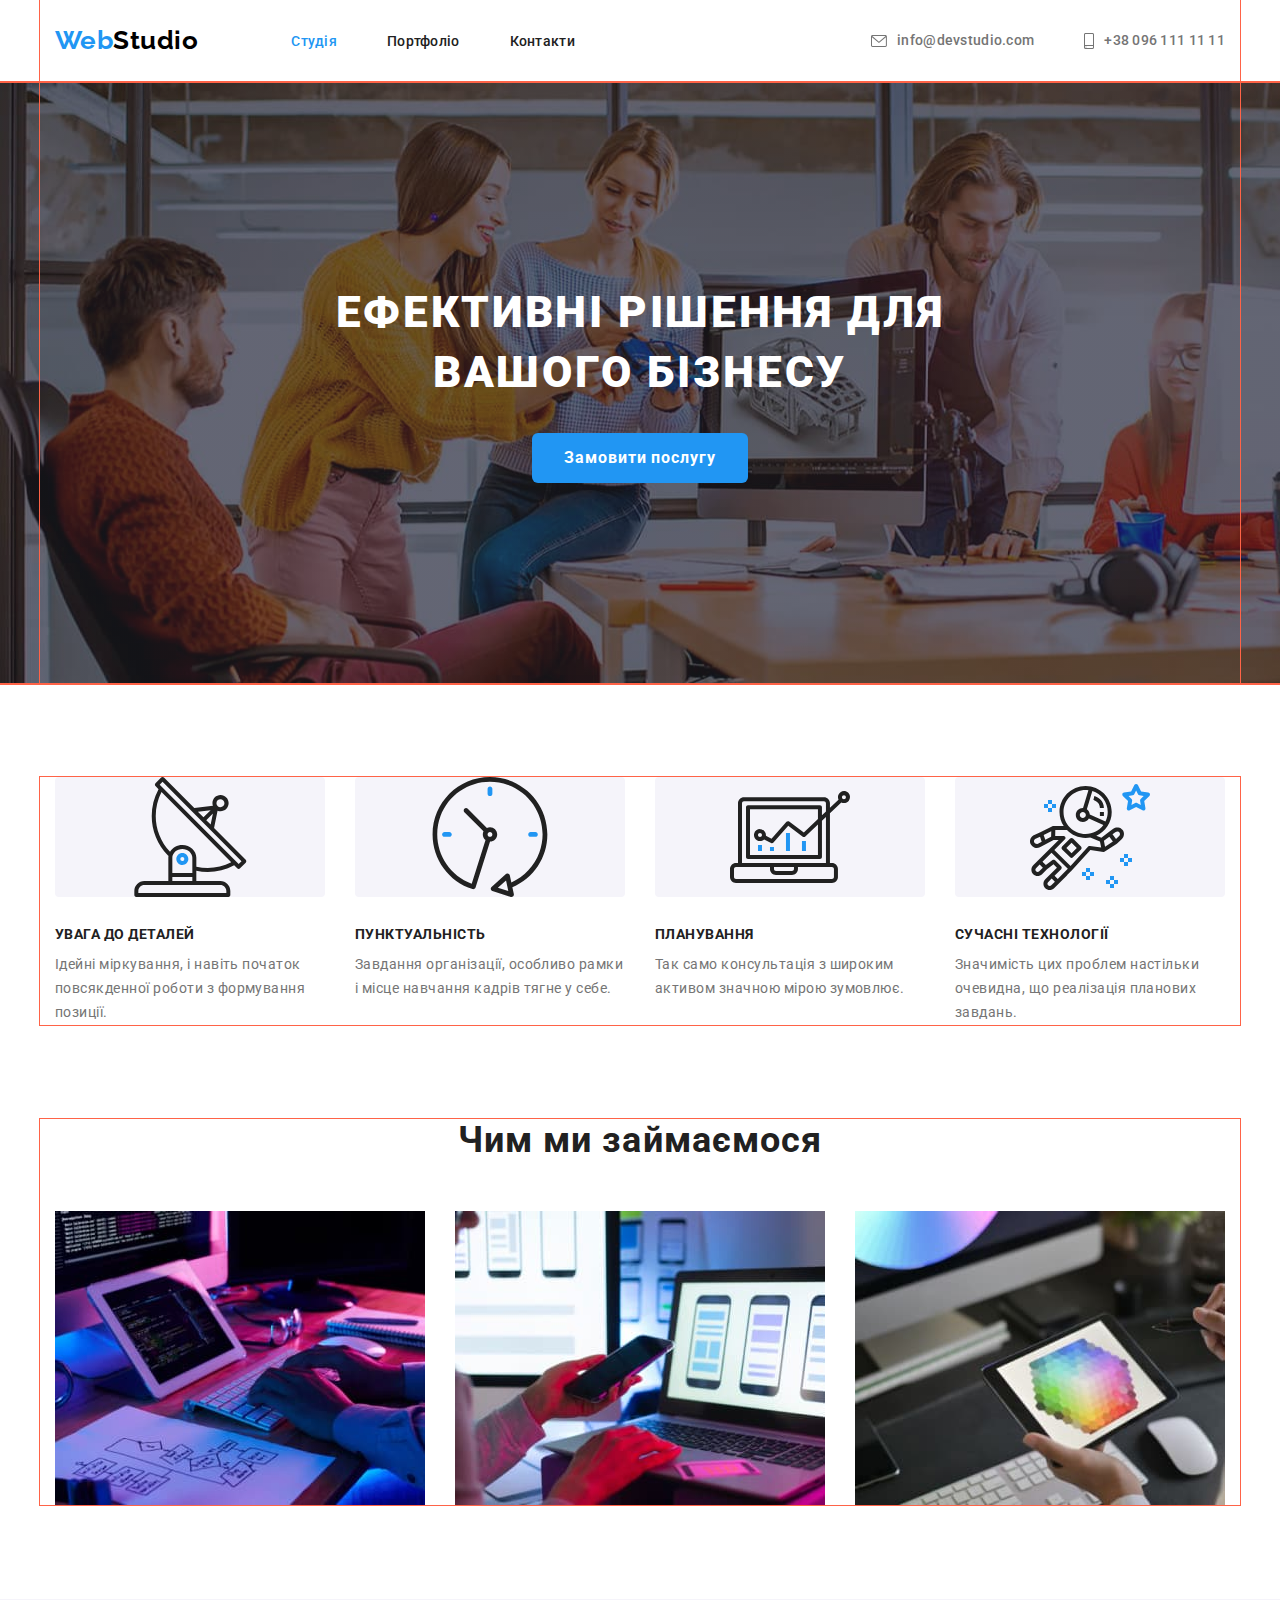
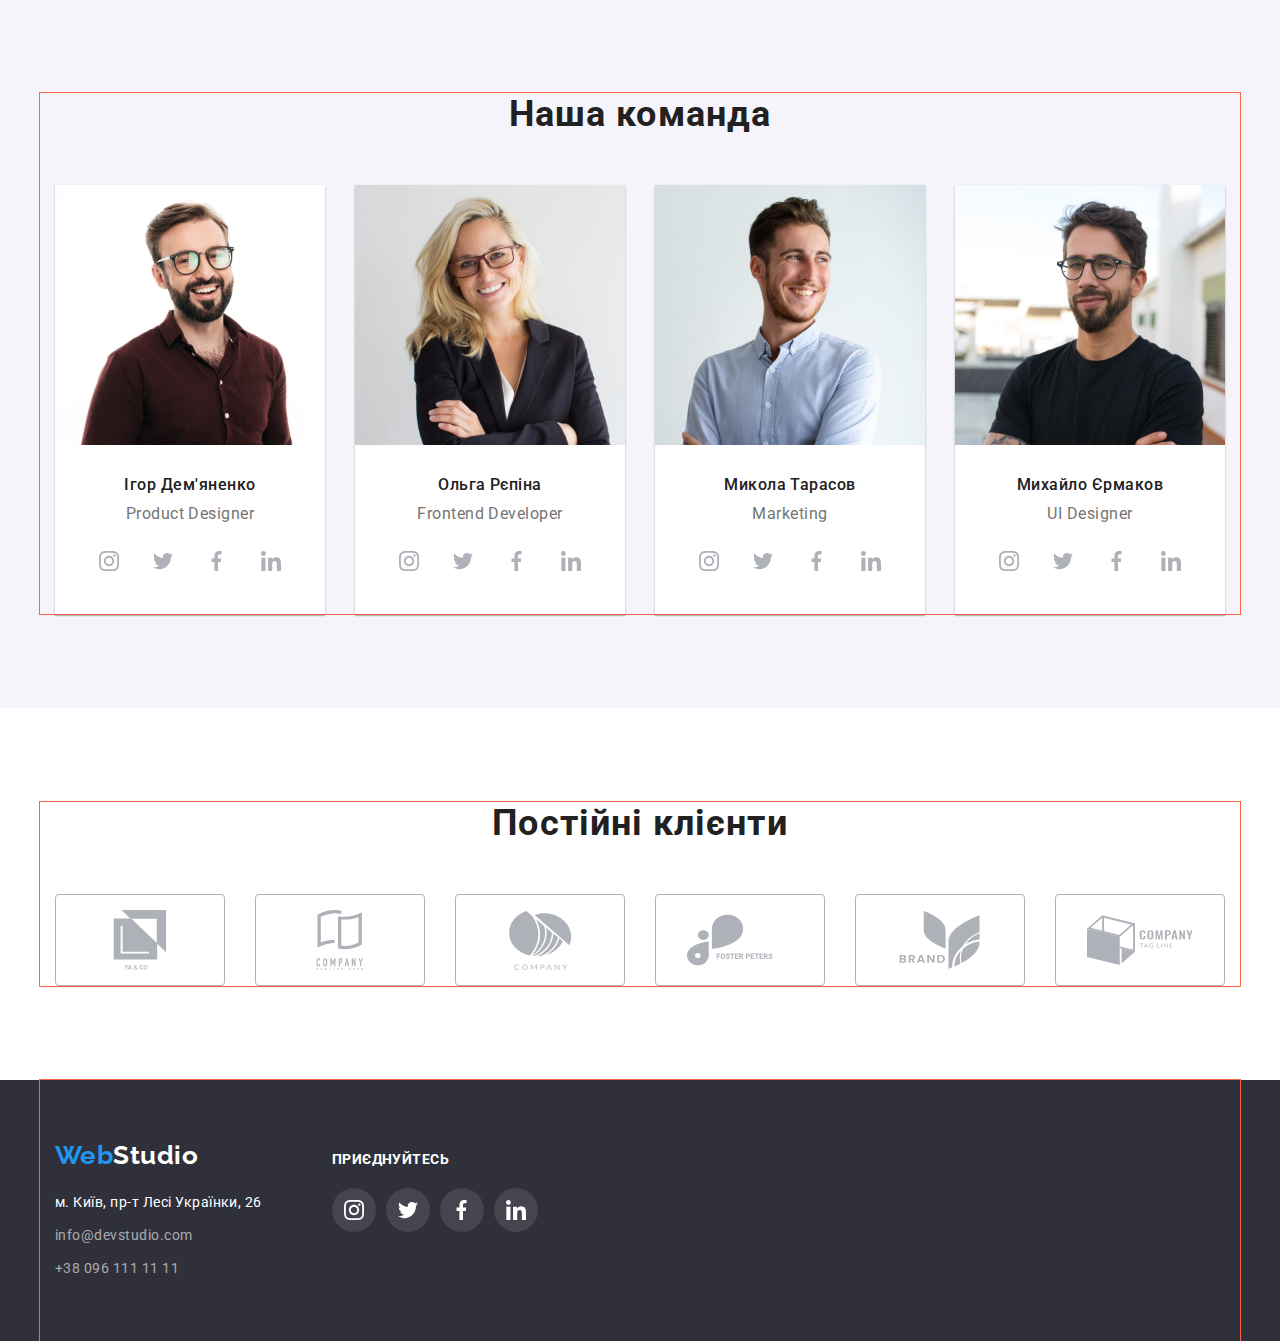
==== index.html @ 2aea5d76 "start-hw-5" ====
<!DOCTYPE html>
<html lang="en">
    <head>
        <meta charset="UTF-8" />
        <meta http-equiv="X-UA-Compatible" content="IE=edge" />
        <meta name="viewport" content="width=device-width, initial-scale=1.0" />
        <title>Studio</title>
        <link rel="preconnect" href="https://fonts.googleapis.com" />
        <link rel="preconnect" href="https://fonts.gstatic.com" crossorigin />
        <link
            href="https://fonts.googleapis.com/css2?family=Raleway:wght@700&family=Roboto:wght@400;500;700;900&display=swap"
            rel="stylesheet"
        />
        <link
            rel="stylesheet"
            href="https://cdnjs.cloudflare.com/ajax/libs/modern-normalize/1.0.0/modern-normalize.min.css"
        />
        <link rel="stylesheet" href="./css/styles.css" />
    </head>
    <body>
        <header class="page-header">
            <div class="container page-header-container">
                <nav class="main-nav">
                    <a href="./index.html" class="logo"
                        ><span class="accent">Web</span>Studio</a
                    >

                    <ul class="main-nav-list list">
                        <li class="main-nav-item">
                            <a
                                href="./index.html"
                                class="main-nav-link current link"
                                >Студія</a
                            >
                        </li>
                        <li class="main-nav-item">
                            <a
                                href="./portfolio.html"
                                class="main-nav-link link"
                                >Портфоліо</a
                            >
                        </li>
                        <li class="main-nav-item">
                            <a href="" class="main-nav-link link">Контакти</a>
                        </li>
                    </ul>
                </nav>

                <ul class="connection-list list">
                    <li class="connection-list-item">
                        <a href="" class="connection-list-link link">
                            <svg
                                class="connection-list-icon-mail"
                                width="16"
                                height="12"
                            >
                                <use
                                    href="./images/sprite.svg#icon-envelope"
                                ></use>
                            </svg>
                        </a>

                        <a
                            href="mailto:info@devstudio.com"
                            class="connection-list-link link"
                            >info@devstudio.com</a
                        >
                    </li>
                    <li class="connection-list-item">
                        <a href="" class="connection-list-link link">
                            <svg
                                class="connection-list-icon-phone"
                                width="10"
                                height="16"
                            >
                                <use
                                    href="./images/sprite.svg#icon-smartphone"
                                ></use>
                            </svg>
                        </a>
                        <a
                            href="tel:+380961111111"
                            class="connection-list-link link"
                            >+38 096 111 11 11</a
                        >
                    </li>
                </ul>
            </div>
        </header>
        <main>
            <section class="hero-section hero-background">
                <div class="container hero-section-container">
                    <h1 class="hero-title">
                        Ефективні рішення для вашого бізнесу
                    </h1>

                    <button type="button" class="hero-button">
                        Замовити послугу
                    </button>
                </div>
            </section>

            <section class="benefits-section section">
                <div class="container">
                    <h2 class="benefits-title visually-hidden">
                        Наші переваги
                    </h2>

                    <ul class="benefits-list-theme list">
                        <li class="benefits-list-item">
                            <svg
                                class="benefits-list-icon"
                                width="70"
                                height="70"
                            >
                                <use
                                    href="./images/sprite.svg#icon-Group-2"
                                ></use>
                            </svg>

                            <h3 class="benefits-item-title">
                                УВАГА ДО ДЕТАЛЕЙ
                            </h3>
                            <p class="benefits-item-description">
                                Ідейні міркування, і навіть початок повсякденної
                                роботи з формування позиції.
                            </p>
                        </li>
                        <li class="benefits-list-item">
                            <svg
                                class="benefits-list-icon"
                                width="70"
                                height="70"
                            >
                                <use
                                    href="./images/sprite.svg#icon-clock-1"
                                ></use>
                            </svg>

                            <h3 class="benefits-item-title">ПУНКТУАЛЬНІСТЬ</h3>
                            <p class="benefits-item-description">
                                Завдання організації, особливо рамки і місце
                                навчання кадрів тягне у себе.
                            </p>
                        </li>
                        <li class="benefits-list-item">
                            <svg
                                class="benefits-list-icon"
                                width="70"
                                height="70"
                            >
                                <use
                                    href="./images/sprite.svg#icon-diagram-1"
                                ></use>
                            </svg>

                            <h3 class="benefits-item-title">ПЛАНУВАННЯ</h3>
                            <p class="benefits-item-description">
                                Так само консультація з широким активом значною
                                мірою зумовлює.
                            </p>
                        </li>
                        <li class="benefits-list-item">
                            <svg
                                class="benefits-list-icon"
                                width="70"
                                height="70"
                            >
                                <use
                                    href="./images/sprite.svg#icon-astronaut-1"
                                ></use>
                            </svg>

                            <h3 class="benefits-item-title">
                                СУЧАСНІ ТЕХНОЛОГІЇ
                            </h3>
                            <p class="benefits-item-description">
                                Значимість цих проблем настільки очевидна, що
                                реалізація планових завдань.
                            </p>
                        </li>
                    </ul>
                </div>
            </section>

            <section class="examples-section section">
                <div class="container">
                    <h2 class="examples-title title list">Чим ми займаємося</h2>
                    <ul class="examples-list list">
                        <li class="examples-item">
                            <img
                                src="./images/programmings.jpg"
                                alt="пишемо програми для комп'ютерів"
                                width="370"
                            />
                        </li>
                        <li class="examples-item">
                            <img
                                src="./images/apps.jpg"
                                alt="створюємо мобільні додатки"
                                width="370"
                            />
                        </li>
                        <li class="examples-item">
                            <img
                                src="./images/settings.jpg"
                                alt="тонкі налаштування обладнання"
                                width="370"
                            />
                        </li>
                    </ul>
                </div>
            </section>

            <section class="team-section section">
                <div class="container">
                    <h2 class="team-title title">Наша команда</h2>
                    <ul class="team-list">
                        <li class="team-item list">
                            <img
                                class="team-card"
                                src="./images/igor.jpg"
                                alt="чоловік у коричневій сорочці"
                                width="270"
                            />
                            <div class="team-item-wrapper">
                                <h3 class="team-item-title title-name-team">
                                    Ігор Дем'яненко
                                </h3>
                                <p class="team-description">Product Designer</p>
                                <ul class="social-list">
                                    <li class="social-list-item list">
                                        <a
                                            href=""
                                            class="social-list-link link"
                                        >
                                            <svg
                                                class="social-list-icon"
                                                width="20"
                                                height="20"
                                            >
                                                <use
                                                    href="./images/sprite.svg#icon-instagram"
                                                ></use>
                                            </svg>
                                        </a>
                                    </li>
                                    <li class="social-list-item list">
                                        <a
                                            href=""
                                            class="social-list-link link"
                                        >
                                            <svg
                                                class="social-list-icon"
                                                width="20"
                                                height="20"
                                            >
                                                <use
                                                    href="./images/sprite.svg#icon-twitter"
                                                ></use>
                                            </svg>
                                        </a>
                                    </li>
                                    <li class="social-list-item list">
                                        <a href="" class="social-list-link">
                                            <svg
                                                class="social-list-icon"
                                                width="20"
                                                height="20"
                                            >
                                                <use
                                                    href="./images/sprite.svg#icon-facebook"
                                                ></use>
                                            </svg>
                                        </a>
                                    </li>
                                    <li class="social-list-item list">
                                        <a
                                            href=""
                                            class="social-list-link link"
                                        >
                                            <svg
                                                class="social-list-icon"
                                                width="20"
                                                height="20"
                                            >
                                                <use
                                                    href="./images/sprite.svg#icon-linkedin"
                                                ></use>
                                            </svg>
                                        </a>
                                    </li>
                                </ul>
                            </div>
                        </li>

                        <li class="team-item list">
                            <img
                                class="team-card"
                                src="./images/olga.jpg"
                                alt="блондинка в чорному піджаку"
                                width="270"
                            />
                            <div class="team-item-wrapper">
                                <h3 class="team-item-title title-name-team">
                                    Ольга Рєпіна
                                </h3>
                                <p class="team-description">
                                    Frontend Developer
                                </p>
                                <ul class="social-list">
                                    <li class="social-list-item list">
                                        <a
                                            href=""
                                            class="social-list-link link"
                                        >
                                            <svg
                                                class="social-list-icon"
                                                width="20"
                                                height="20"
                                            >
                                                <use
                                                    href="./images/sprite.svg#icon-instagram"
                                                ></use>
                                            </svg>
                                        </a>
                                    </li>
                                    <li class="social-list-item list">
                                        <a
                                            href=""
                                            class="social-list-link link"
                                        >
                                            <svg
                                                class="social-list-icon"
                                                width="20"
                                                height="20"
                                            >
                                                <use
                                                    href="./images/sprite.svg#icon-twitter"
                                                ></use>
                                            </svg>
                                        </a>
                                    </li>
                                    <li class="social-list-item list">
                                        <a href="" class="social-list-link">
                                            <svg
                                                class="social-list-icon"
                                                width="20"
                                                height="20"
                                            >
                                                <use
                                                    href="./images/sprite.svg#icon-facebook"
                                                ></use>
                                            </svg>
                                        </a>
                                    </li>
                                    <li class="social-list-item list">
                                        <a
                                            href=""
                                            class="social-list-link link"
                                        >
                                            <svg
                                                class="social-list-icon"
                                                width="20"
                                                height="20"
                                            >
                                                <use
                                                    href="./images/sprite.svg#icon-linkedin"
                                                ></use>
                                            </svg>
                                        </a>
                                    </li>
                                </ul>
                            </div>
                        </li>

                        <li class="team-item list">
                            <img
                                class="team-card"
                                src="./images/nikolay.jpg"
                                alt="чоловік у блакитній сорочці"
                                width="270"
                            />
                            <div class="team-item-wrapper">
                                <h3 class="team-item-title title-name-team">
                                    Микола Тарасов
                                </h3>
                                <p class="team-description">Marketing</p>
                                <ul class="social-list">
                                    <li class="social-list-item list">
                                        <a
                                            href=""
                                            class="social-list-link link"
                                        >
                                            <svg
                                                class="social-list-icon"
                                                width="20"
                                                height="20"
                                            >
                                                <use
                                                    href="./images/sprite.svg#icon-instagram"
                                                ></use>
                                            </svg>
                                        </a>
                                    </li>
                                    <li class="social-list-item list">
                                        <a
                                            href=""
                                            class="social-list-link link"
                                        >
                                            <svg
                                                class="social-list-icon"
                                                width="20"
                                                height="20"
                                            >
                                                <use
                                                    href="./images/sprite.svg#icon-twitter"
                                                ></use>
                                            </svg>
                                        </a>
                                    </li>
                                    <li class="social-list-item list">
                                        <a href="" class="social-list-link">
                                            <svg
                                                class="social-list-icon"
                                                width="20"
                                                height="20"
                                            >
                                                <use
                                                    href="./images/sprite.svg#icon-facebook"
                                                ></use>
                                            </svg>
                                        </a>
                                    </li>
                                    <li class="social-list-item list">
                                        <a
                                            href=""
                                            class="social-list-link link"
                                        >
                                            <svg
                                                class="social-list-icon"
                                                width="20"
                                                height="20"
                                            >
                                                <use
                                                    href="./images/sprite.svg#icon-linkedin"
                                                ></use>
                                            </svg>
                                        </a>
                                    </li>
                                </ul>
                            </div>
                        </li>
                        <li class="team-item list">
                            <img
                                class="team-card"
                                src="./images/michael.jpg"
                                alt="чоловік у чорній футболці"
                                width="270"
                            />
                            <div class="team-item-wrapper">
                                <h3 class="team-item-title title-name-team">
                                    Михайло Єрмаков
                                </h3>
                                <p class="team-description">UI Designer</p>
                                <ul class="social-list">
                                    <li class="social-list-item list">
                                        <a
                                            href=""
                                            class="social-list-link link"
                                        >
                                            <svg
                                                class="social-list-icon"
                                                width="20"
                                                height="20"
                                            >
                                                <use
                                                    href="./images/sprite.svg#icon-instagram"
                                                ></use>
                                            </svg>
                                        </a>
                                    </li>
                                    <li class="social-list-item list">
                                        <a
                                            href=""
                                            class="social-list-link link"
                                        >
                                            <svg
                                                class="social-list-icon"
                                                width="20"
                                                height="20"
                                            >
                                                <use
                                                    href="./images/sprite.svg#icon-twitter"
                                                ></use>
                                            </svg>
                                        </a>
                                    </li>
                                    <li class="social-list-item list">
                                        <a href="" class="social-list-link">
                                            <svg
                                                class="social-list-icon"
                                                width="20"
                                                height="20"
                                            >
                                                <use
                                                    href="./images/sprite.svg#icon-facebook"
                                                ></use>
                                            </svg>
                                        </a>
                                    </li>
                                    <li class="social-list-item list">
                                        <a
                                            href=""
                                            class="social-list-link link"
                                        >
                                            <svg
                                                class="social-list-icon"
                                                width="20"
                                                height="20"
                                            >
                                                <use
                                                    href="./images/sprite.svg#icon-linkedin"
                                                ></use>
                                            </svg>
                                        </a>
                                    </li>
                                </ul>
                            </div>
                        </li>
                    </ul>
                </div>
            </section>

            <section class="our-clients-section section">
                <div class="container">
                    <h2 class="our-clients-section-title title">
                        Постійні клієнти
                    </h2>
                    <ul class="our-clients-section-list">
                        <li class="our-clients-item list">
                            <a
                                href=""
                                class="our-clients-section-list-link link"
                            >
                                <svg
                                    class="our-clients-section-icon"
                                    width="106"
                                    height="60"
                                >
                                    <use
                                        href="./images/sprite.svg#icon-yaco"
                                    ></use>
                                </svg>
                            </a>
                        </li>
                        <li class="our-clients-item list">
                            <a
                                href=""
                                class="our-clients-section-list-link link"
                            >
                                <svg
                                    class="our-clients-section-icon"
                                    width="106"
                                    height="60"
                                >
                                    <use
                                        href="./images/sprite.svg#icon-group"
                                    ></use>
                                </svg>
                            </a>
                        </li>
                        <li class="our-clients-item list">
                            <a
                                href=""
                                class="our-clients-section-list-link link"
                            >
                                <svg
                                    class="our-clients-section-icon"
                                    width="106"
                                    height="60"
                                >
                                    <use
                                        href="./images/sprite.svg#icon-company"
                                    ></use>
                                </svg>
                            </a>
                        </li>
                        <li class="our-clients-item list">
                            <a
                                href=""
                                class="our-clients-section-list-link link"
                            >
                                <svg
                                    class="our-clients-section-icon"
                                    width="106"
                                    height="60"
                                >
                                    <use
                                        href="./images/sprite.svg#icon-foster"
                                    ></use>
                                </svg>
                            </a>
                        </li>
                        <li class="our-clients-item list">
                            <a
                                href=""
                                class="our-clients-section-list-link link"
                            >
                                <svg
                                    class="our-clients-section-icon"
                                    width="106"
                                    height="60"
                                >
                                    <use
                                        href="./images/sprite.svg#icon-brand"
                                    ></use>
                                </svg>
                            </a>
                        </li>
                        <li class="our-clients-item list">
                            <a
                                href=""
                                class="our-clients-section-list-link link"
                            >
                                <svg
                                    class="our-clients-section-icon"
                                    width="106"
                                    height="60"
                                >
                                    <use
                                        href="./images/sprite.svg#icon-tag-line"
                                    ></use>
                                </svg>
                            </a>
                        </li>
                    </ul>
                </div>
            </section>
        </main>

        <footer class="footer">
            <div class="container foot-list">
                <ul class="foot-footer-list list">
                    <li>
                        <a href="./index.html" class="logo-footer"
                            ><span class="accent">Web</span>Studio</a
                        >

                        <address>
                            <ul class="connect-list list">
                                <li class="item">
                                    <a
                                        href="https://www.google.com.ua/maps/place/бул.+Леси+Украинки,+26,+Киев"
                                        target="_blank"
                                        rel="noopener noreferrer"
                                        class="address"
                                        >м. Київ, пр-т Лесі Українки, 26</a
                                    >
                                </li>
                                <li class="item">
                                    <a
                                        href="mailto:info@devstudio.com"
                                        class="link"
                                        >info@devstudio.com</a
                                    >
                                </li>
                                <li class="item">
                                    <a href="tel:+380961111111" class="link"
                                        >+38 096 111 11 11</a
                                    >
                                </li>
                            </ul>
                        </address>
                    </li>
                    <li>
                        <div class="social-list-footer-total">
                            <h2 class="social-list-footer-total-title">
                                Приєднуйтесь
                            </h2>
                            <ul class="social-list-footer">
                                <li class="social-list-item-footer list">
                                    <a
                                        href=""
                                        class="social-list-link-footer link"
                                    >
                                        <svg
                                            class="social-list-icon-footer"
                                            width="20"
                                            height="20"
                                        >
                                            <use
                                                href="./images/sprite.svg#icon-instagram"
                                            ></use>
                                        </svg>
                                    </a>
                                </li>
                                <li class="social-list-item-footer list">
                                    <a
                                        href=""
                                        class="social-list-link-footer link"
                                    >
                                        <svg
                                            class="social-list-icon-footer"
                                            width="20"
                                            height="20"
                                        >
                                            <use
                                                href="./images/sprite.svg#icon-twitter"
                                            ></use>
                                        </svg>
                                    </a>
                                </li>
                                <li class="social-list-item-footer list">
                                    <a href="" class="social-list-link-footer">
                                        <svg
                                            class="social-list-icon-footer"
                                            width="20"
                                            height="20"
                                        >
                                            <use
                                                href="./images/sprite.svg#icon-facebook"
                                            ></use>
                                        </svg>
                                    </a>
                                </li>
                                <li class="social-list-item-footer list">
                                    <a
                                        href=""
                                        class="social-list-link-footer link"
                                    >
                                        <svg
                                            class="social-list-icon-footer"
                                            width="20"
                                            height="20"
                                        >
                                            <use
                                                href="./images/sprite.svg#icon-linkedin"
                                            ></use>
                                        </svg>
                                    </a>
                                </li>
                            </ul>
                        </div>
                    </li>
                </ul>
            </div>
        </footer>
    </body>
</html>
---- css/styles.css ----
/* цвет  вторичного текста (заголовки) #212121 */
/* цвет основного текста(которого больше) #757575*/
/* цвет хедер  #FFFFFF*/
/* цвет основного background: #f5f5f5*/
/* цвет футера и основной шапки #2F303A*/
/* цвет background наша команда #F5F4FA*/
/* акцент #2196F3 */
/* CSS-переменные */

:root {
    --primary-text-color: #757575;
    --primary-bg-color: #f5f5f5;
    --title-text-color: #212121;
    --header-color: #ffffff;
    --accent-color: #2196f3;
    --footer-color: #2f303a;
    --primary-font: Roboto, sans-serif;
    --font-accent: Raleway, sans-serif;
}

/*==== основные параметры body ====*/

body {
    margin: 0;
    color: var(--primary-text-color);
    font-family: var(--primary-font);
    letter-spacing: 0.03em;
}

.list {
    list-style: none;
}

.link {
    text-decoration: none;
}

.visually-hidden {
    position: absolute;
    width: 1px;
    height: 1px;
    margin: -1px;
    border: 0;
    padding: 0;
    white-space: nowrap;
    clip-path: inset(100%);
    clip: rect(0 0 0 0);
    overflow: hidden;
}

h1,
h2,
h3,
h4,
h5,
h6,
p {
    margin-top: 0;
    margin-bottom: 0;
}

ul,
ol {
    margin-top: 0;
    margin-bottom: 0;
    padding-left: 0;
}

img {
    display: block;
}

button {
    cursor: pointer;
}

.section {
    padding-top: 94px;
    padding-bottom: 94px;
}

.title {
    font-family: var(--primary-font);
    font-style: normal;
    font-weight: 700;
    font-size: 36px;
    line-height: 1.17;
    text-align: center;
    letter-spacing: 0.03em;

    color: var(--title-text-color);
}

.title-name-team {
    font-family: var(--primary-font);
    font-style: normal;
    font-weight: 500;
    font-size: 16px;
    line-height: 1.19;

    text-align: center;
    letter-spacing: 0.03em;

    color: var(--title-text-color);
}

.title-works-total {
    font-family: var(--primary-font);
    font-style: normal;
    font-weight: 700;
    font-size: 18px;
    line-height: 2;
    letter-spacing: 0.06em;

    color: var(--title-text-color);
}

.container {
    width: 1200px;
    margin-right: auto;
    margin-left: auto;
    padding-left: 15px;
    padding-right: 15px;
    outline: 1px solid tomato;
}

.page-header {
    background-color: var(--header-color);

    border-bottom-width: 1px;
    border-bottom-style: solid;
    border-bottom-color: #ececec;
}

.page-header-container {
    display: flex;
    align-items: center;
}

/*======== выделение лого =========*/

.logo {
    display: flex;
    align-items: center;
    padding-top: 24px;
    padding-bottom: 25px;

    color: #000000;
    font-family: var(--font-accent);
    font-weight: 700;
    font-size: 26px;
    line-height: 1.19;
    text-decoration: none;
}

.logo:hover,
.logo:focus,
.logo-footer:hover,
.logo-footer:focus {
    color: var(--accent-color);
}

.accent {
    color: var(--accent-color);
}

/*========= /навигация по сайту /========*/

.main-nav {
    display: flex;
    align-items: center;
    column-gap: 93px;
}

.main-nav-list {
    display: flex;
    padding-top: 32px;
    padding-bottom: 32px;
    align-items: center;
    column-gap: 50px;
}

.main-nav .link {
    padding-top: 34px;
    padding-bottom: 34px;

    color: var(--title-text-color);
    font-weight: 500;
    font-size: 14px;
    line-height: 1.14;
    letter-spacing: 0.02em;
    text-decoration: none;
}

.main-nav-link:hover,
.main-nav-link:focus {
    color: var(--accent-color);
}

.main-nav-link.current {
    color: var(--accent-color);
}

/*======== связь с компанией ========*/

.connection-list {
    display: flex;
    margin-left: auto;
    column-gap: 50px;
}

.connection-list-item {
    display: flex;
    justify-content: center;
    align-items: center;
    column-gap: 10px;
}

.connection-list-link {
    display: flex;
    justify-content: center;
    align-items: center;
    padding-top: 32px;
    padding-bottom: 32px;
    color: var(--primary-text-color);
    font-weight: 500;
    font-size: 14px;
    line-height: 1.14;
    letter-spacing: 0.02em;
    text-decoration: none;
}

.connection-list-link:hover,
.connection-list-icon-mail:hover,
.connection-list-link:focus,
.connection-list-icon-mail:focus,
.connect-list .address:hover,
.connect-list .address:focus,
.connect-list .link:hover,
.connect-list .link:focus {
    color: var(--accent-color);
}

.connection-list-link:hover .connection-list-icon-mail,
.connection-list-link:focus .connection-list-icon-mail,
.connection-list-link:hover .connection-list-icon-phone,
.connection-list-link:focus .connection-list-icon-phone {
    fill: var(--accent-color);
}

.connection-list-icon-mail {
    fill: #757575;
}

.connection-list-icon-phone {
    fill: #757575;
}

/*========= hero ===========*/

.hero-section {
    text-align: center;
    /* background-color: var(--footer-color); */
    outline: 2px solid tomato;
}

.hero-background {
    background-size: cover;
    background-color: #c4c4c4;
    background-image: linear-gradient(
            rgba(47, 48, 58, 0.4),
            rgba(47, 48, 58, 0.4)
        ),
        url("../images/hero-photo.jpg");
}

.hero-section-container {
    padding-bottom: 200px;
    padding-top: 200px;
}

.hero-title {
    /* геометрия */
    width: 610px;
    margin-bottom: 30px;
    margin-left: auto;
    margin-right: auto;

    color: var(--header-color);
    /* background-color: var(--footer-color); */

    font-weight: 900;
    font-size: 44px;
    line-height: 1.36;
    letter-spacing: 0.06em;
    text-transform: uppercase;

    /* динамика */
}

/*========= hero button ==========*/

.hero-button {
    align-self: center;
    min-width: 216px;
    padding: 10px 32px;
    border: none;
    border-radius: 6px;

    color: var(--header-color);
    background-color: var(--accent-color);
    font-family: var(--primary-font);
    font-weight: 700;
    font-size: 16px;
    line-height: 1.88;
    letter-spacing: 0.06em;
}

.button-list {
    display: flex;
    justify-content: center;
    column-gap: 8px;
    margin-bottom: 50px;
}

.button-list .button-secondary {
    min-width: 78px;
    border: none;
    border-radius: 4px;
    padding: 6px 22px;

    background-color: #f5f4fa;
    color: var(--title-text-color);

    font-weight: 500;
    font-size: 16px;
    line-height: 1.62;
}

.button-secondary:hover,
.button-secondary:focus {
    color: var(--header-color);
    box-shadow: 0px 3px 1px rgba(0, 0, 0, 0.1), 0px 1px 2px rgba(0, 0, 0, 0.08),
        0px 2px 2px rgba(0, 0, 0, 0.12);
    background-color: var(--accent-color);
}

/*======== section =============*/

.section-title {
    margin-top: 0;
    margin-bottom: 50px;

    color: var(--title-text-color);
    font-weight: 700;
    font-size: 36px;
    line-height: 1.17;
    text-align: center;
}

/*========== benefits ============*/

.benefits-section {
    background-color: var(--header-color);
    padding-bottom: 47px;
}

.benefits-list-icon {
    display: flex;
    justify-content: center;
    align-items: center;
    width: 270px;
    height: 120px;
    margin-bottom: 30px;
    border-radius: 4px;
    background-color: #f5f4fa;
    fill: var(--title-text-color);
}

.benefits-list-theme {
    display: flex;
    justify-content: center;
    column-gap: 30px;
}

.benefits-list-item {
    width: calc((100% - 90px) / 4);
}

.benefits-item-title {
    /* margin-top: 0; */
    margin-bottom: 10px;
    color: var(--title-text-color);

    font-weight: 700;
    font-size: 14px;
    line-height: 1.14;
    text-transform: uppercase;
}

.benefits-item-description {
    margin-top: 0;
    margin-bottom: 0;
    font-size: 14px;
    line-height: 1.71;
}

/*======== examples ===========*/

.examples-section {
    padding-top: 47px;
}

.examples-title {
    margin-bottom: 50px;
}

.examples-list {
    display: flex;
    flex-wrap: wrap;
    column-gap: 30px;
}

.examples-item {
    margin-left: auto;
    margin-right: auto;
}

.examples-item {
    width: calc((100% - 60px) / 3);
}

/*====== our team ========*/

.team-section {
    background-color: #f5f4fa;
}

.team-title {
    text-align: center;
    margin-bottom: 50px;
}

.team-list {
    display: flex;
    flex-wrap: wrap;
    column-gap: 30px;
}

.team-item {
    background-color: var(--header-color);
    box-shadow: 0px 1px 3px rgba(0, 0, 0, 0.12), 0px 1px 1px rgba(0, 0, 0, 0.14),
        0px 2px 1px rgba(0, 0, 0, 0.2);
    width: calc((100% - 90px) / 4);
}

.team-item-title {
    margin-top: 0;
    margin-bottom: 10px;
    color: var(--title-text-color);
    font-weight: 500;
    font-size: 16px;
    line-height: 1.19;
    text-align: center;
}

.team-description {
    font-weight: 400;
    font-size: 16px;
    line-height: 1.19;
    text-align: center;
    margin-bottom: 16px;
}

.team-item-wrapper {
    padding-top: 30px;
    padding-bottom: 30px;
    border: 1px solid var(--header-color);
    border-radius: 0px 0px 4px 4px;
    border-top: none;
}

.social-list {
    display: flex;
    justify-content: center;
    column-gap: 10px;
}

.social-list-link {
    display: flex;
    justify-content: center;
    align-items: center;
    width: 44px;
    height: 44px;
    border-radius: 50%;
    background-color: var(--header-color);
}

.social-list-link:hover,
.social-list-link:focus {
    background-color: var(--accent-color);
}

.social-list-icon {
    fill: #afb1b8;
}

.social-list-link:hover .social-list-icon,
.social-list-link:focus .social-list-icon {
    fill: var(--header-color);
}

/* =========/ works ========== */

.works-section {
    background-color: var(--header-color);
}

.works-list {
    display: flex;
    flex-wrap: wrap;

    gap: 30px;
}

.works-list-element {
    flex-basis: calc((100% - 60px) / 3);

    background-color: var(--header-color);
    cursor: pointer;
}

.works-list-element:hover,
.works-list-element:focus {
    box-shadow: 0px 4px 4px rgba(0, 0, 0, 0.25);
}

.works-list-wrapper {
    padding-top: 20px;
    padding-bottom: 20px;
    padding-left: 24px;
    padding-right: 24px;

    border: 1px solid #eeeeee;
    border-top: none;
}

.works-list-wrapper:hover .works-list-element-title {
    margin-bottom: 4px;

    color: var(--title-text-color);
    font-weight: 700;
    font-size: 18px;
    line-height: 2;
    letter-spacing: 0.06em;
}

.works-description {
    color: var(--primary-text-color);
    font-weight: 400;
    font-size: 16px;
    line-height: 1.88;
}

/* ========= our clients =========*/

.our-clients-section {
    background-color: var(--header-color);
}

.our-clients-section-title {
    text-align: center;
    margin-bottom: 50px;
}

.our-clients-section-list {
    display: flex;
    justify-content: center;
    align-items: center;
    column-gap: 30px;
}

.our-clients-section-list-link {
    display: flex;
    justify-content: center;
    align-items: center;
    width: 170px;
    height: 92px;
    border: 1px solid #afb1b8;
    border-radius: 4px;
    background-color: var(--header-color);
}

.our-clients-section-list-link:hover,
.our-clients-section-list-link:focus {
    background-color: var(--header-color);
    border: 1px solid var(--accent-color);
}

.our-clients-section-icon {
    fill: #afb1b8;
}

.our-clients-section-list-link:hover .our-clients-section-icon,
.our-clients-section-list-link:focus .our-clients-section-icon {
    fill: var(--accent-color);
}

/* ========= /our clients =========*/

/*======= footer ========*/

.footer {
    background-color: var(--footer-color);
}

.logo-footer {
    display: inline-block;
    padding-top: 60px;
    margin-bottom: 20px;

    color: var(--header-color);
    font-family: Raleway;
    font-weight: 700;
    font-size: 26px;
    line-height: 1.19;
    text-decoration: none;
}

.foot-address {
    display: flex;
}

.connect-list {
    display: block;
}

.connect-list .item {
    margin-bottom: 9px;
}

.connect-list .item:last-child {
    margin-bottom: 0;
    padding-bottom: 60px;
}

.connect-list .address,
.connect-list .link {
    color: var(--header-color);

    font-style: normal;
    font-weight: 400;
    font-size: 14px;
    line-height: 1.71;
    text-decoration: none;
}

.connect-list .link {
    color: rgba(255, 255, 255, 0.6);
}

.foot-footer-list {
    display: flex;
}

.social-list-footer {
    display: flex;
    column-gap: 10px;
}

.social-list-footer-total {
    padding-top: 72px;
    margin-left: 70px;
}

.social-list-link-footer {
    display: flex;
    justify-content: center;
    align-items: center;
    width: 44px;
    height: 44px;
    border-radius: 50%;
    background-color: rgba(255, 255, 255, 0.1);
}

.social-list-footer-total-title {
    margin-bottom: 20px;

    font-family: var(--primary-font);
    font-style: normal;
    font-weight: 700;
    font-size: 14px;
    line-height: 1.14;
    letter-spacing: 0.03em;
    text-transform: uppercase;
    color: var(--header-color);
}

.social-list-icon-footer {
    fill: var(--header-color);
}

.social-list-link-footer:hover,
.social-list-link-footer:focus {
    background-color: var(--accent-color);
}
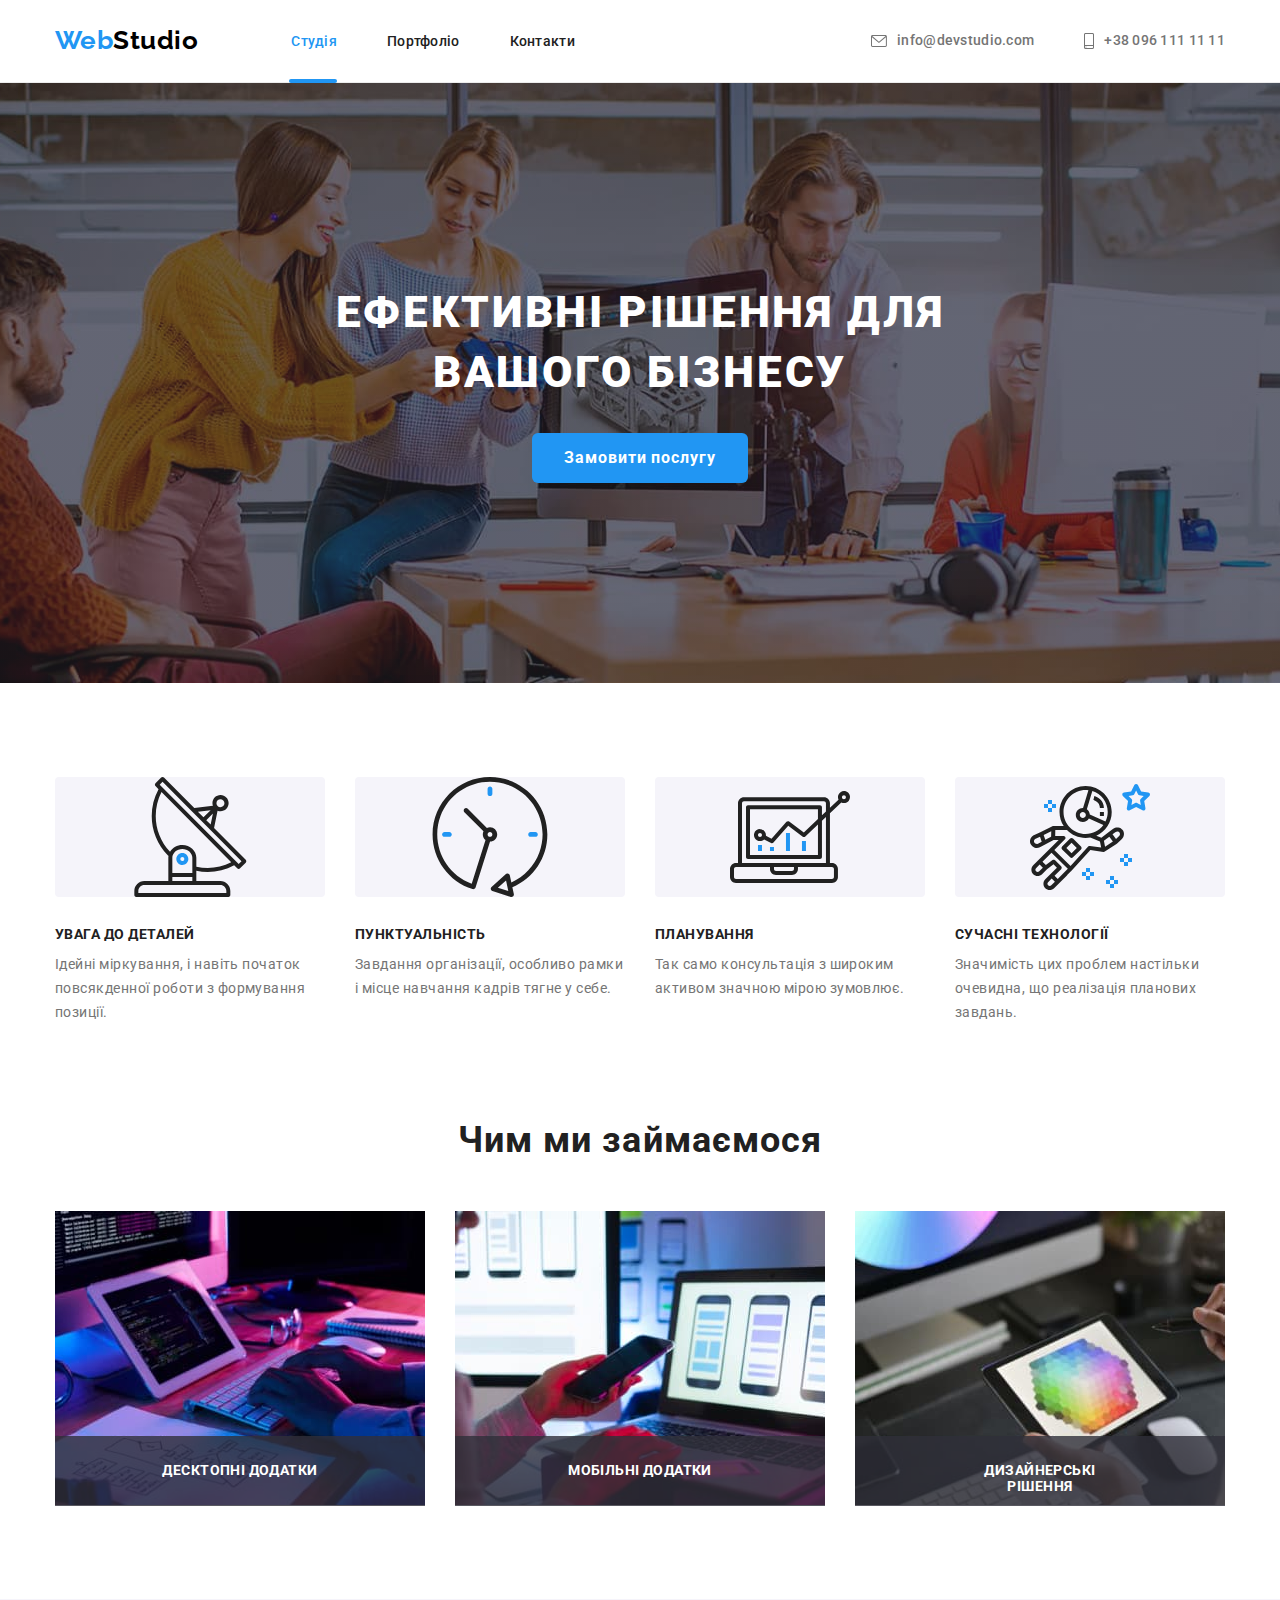
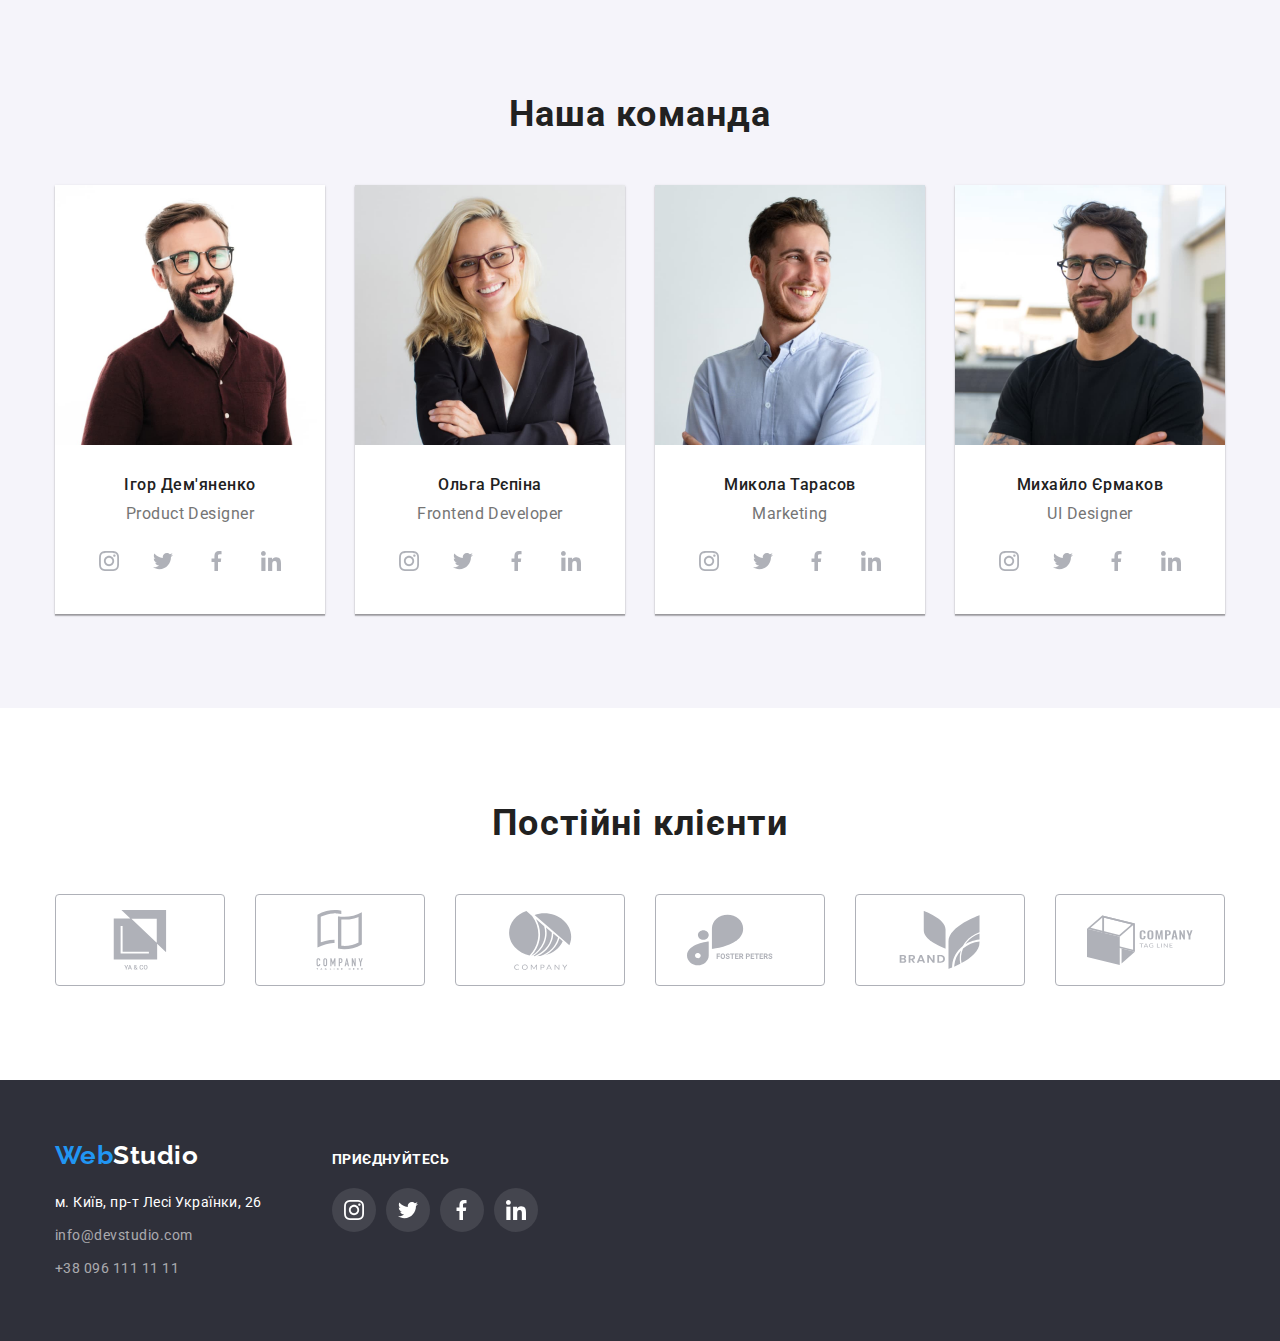
==== commit 864700a1: "try-1-hw-5" ====
--- a/index.html
+++ b/index.html
@@ -4,17 +4,20 @@
         <meta charset="UTF-8" />
         <meta http-equiv="X-UA-Compatible" content="IE=edge" />
         <meta name="viewport" content="width=device-width, initial-scale=1.0" />
-        <title>Studio</title>
+        <title>Portfolio</title>
+
         <link rel="preconnect" href="https://fonts.googleapis.com" />
         <link rel="preconnect" href="https://fonts.gstatic.com" crossorigin />
         <link
             href="https://fonts.googleapis.com/css2?family=Raleway:wght@700&family=Roboto:wght@400;500;700;900&display=swap"
             rel="stylesheet"
         />
+
         <link
             rel="stylesheet"
             href="https://cdnjs.cloudflare.com/ajax/libs/modern-normalize/1.0.0/modern-normalize.min.css"
         />
+
         <link rel="stylesheet" href="./css/styles.css" />
     </head>
     <body>
@@ -48,39 +51,32 @@
 
                 <ul class="connection-list list">
                     <li class="connection-list-item">
-                        <a href="" class="connection-list-link link">
-                            <svg
-                                class="connection-list-icon-mail"
-                                width="16"
-                                height="12"
-                            >
-                                <use
-                                    href="./images/sprite.svg#icon-envelope"
-                                ></use>
-                            </svg>
-                        </a>
-
                         <a
                             href="mailto:info@devstudio.com"
                             class="connection-list-link link"
+                            ><svg
+                                class="connection-list-icon"
+                                width="16"
+                                height="12"
+                            >
+                                <use
+                                    href="./images/sprite.svg#icon-envelope"
+                                ></use></svg
                             >info@devstudio.com</a
                         >
                     </li>
                     <li class="connection-list-item">
-                        <a href="" class="connection-list-link link">
-                            <svg
-                                class="connection-list-icon-phone"
-                                width="10"
-                                height="16"
-                            >
-                                <use
-                                    href="./images/sprite.svg#icon-smartphone"
-                                ></use>
-                            </svg>
-                        </a>
                         <a
                             href="tel:+380961111111"
                             class="connection-list-link link"
+                            ><svg
+                                class="connection-list-icon"
+                                width="10"
+                                height="16"
+                            >
+                                <use
+                                    href="./images/sprite.svg#icon-smartphone"
+                                ></use></svg
                             >+38 096 111 11 11</a
                         >
                     </li>
@@ -94,7 +90,7 @@
                         Ефективні рішення для вашого бізнесу
                     </h1>
 
-                    <button type="button" class="hero-button">
+                    <button type="button" class="hero-button" data-modal-open>
                         Замовити послугу
                     </button>
                 </div>
@@ -186,27 +182,50 @@
             <section class="examples-section section">
                 <div class="container">
                     <h2 class="examples-title title list">Чим ми займаємося</h2>
+
                     <ul class="examples-list list">
                         <li class="examples-item">
-                            <img
-                                src="./images/programmings.jpg"
-                                alt="пишемо програми для комп'ютерів"
-                                width="370"
-                            />
-                        </li>
+                            <div class="examples-background">
+                                <img
+                                    src="./images/programmings.jpg"
+                                    alt="пишемо програми для комп'ютерів"
+                                    width="370"
+                                />
+                                <div class="examples-background-overlay">
+                                    <p class="examples-background-text">
+                                        Десктопні додатки
+                                    </p>
+                                </div>
+                            </div>
+                        </li>
+
                         <li class="examples-item">
-                            <img
-                                src="./images/apps.jpg"
-                                alt="створюємо мобільні додатки"
-                                width="370"
-                            />
+                            <div class="examples-background">
+                                <img
+                                    src="./images/apps.jpg"
+                                    alt="створюємо мобільні додатки"
+                                    width="370"
+                                />
+                                <div class="examples-background-overlay">
+                                    <p class="examples-background-text">
+                                        Мобільні додатки
+                                    </p>
+                                </div>
+                            </div>
                         </li>
                         <li class="examples-item">
-                            <img
-                                src="./images/settings.jpg"
-                                alt="тонкі налаштування обладнання"
-                                width="370"
-                            />
+                            <div class="examples-background">
+                                <img
+                                    src="./images/settings.jpg"
+                                    alt="тонкі налаштування обладнання"
+                                    width="370"
+                                />
+                                <div class="examples-background-overlay">
+                                    <p class="examples-background-text">
+                                        Дизайнерські рішення
+                                    </p>
+                                </div>
+                            </div>
                         </li>
                     </ul>
                 </div>
@@ -746,5 +765,16 @@
                 </ul>
             </div>
         </footer>
+
+        <div class="backdrop is-hidden" data-modal>
+            <div class="modal">
+                <button type="button" class="modal-close-btn" data-modal-close>
+                    <svg class="modal-close-btn-icon" width="11" height="11">
+                        <use href="./images/sprite.svg#icon-cross"></use>
+                    </svg>
+                </button>
+            </div>
+        </div>
+        <script src="./js/modal.js"></script>
     </body>
 </html>
--- a/css/styles.css
+++ b/css/styles.css
@@ -16,6 +16,7 @@
     --footer-color: #2f303a;
     --primary-font: Roboto, sans-serif;
     --font-accent: Raleway, sans-serif;
+    --transition-dur-and-func: 2500ms cubic-bezier(0.4, 0, 0.2, 1);
 }
 
 /*==== основные параметры body ====*/
@@ -121,7 +122,7 @@
     margin-left: auto;
     padding-left: 15px;
     padding-right: 15px;
-    outline: 1px solid tomato;
+    /* outline: 1px solid tomato; */
 }
 
 .page-header {
@@ -151,6 +152,8 @@
     font-size: 26px;
     line-height: 1.19;
     text-decoration: none;
+
+    transition: color var(--transition-dur-and-func);
 }
 
 .logo:hover,
@@ -190,6 +193,7 @@
     line-height: 1.14;
     letter-spacing: 0.02em;
     text-decoration: none;
+    transition: color var(--transition-dur-and-func);
 }
 
 .main-nav-link:hover,
@@ -197,8 +201,40 @@
     color: var(--accent-color);
 }
 
-.main-nav-link.current {
+.main-nav-link.current,
+.main-nav-link-portfolio.current {
     color: var(--accent-color);
+}
+
+.main-nav-link.current::after {
+    display: block;
+    position: absolute;
+    align-items: center;
+    margin-left: -2px;
+    margin-right: auto;
+
+    content: "";
+    width: 48px;
+    height: 4px;
+    top: 79px;
+
+    background-color: var(--accent-color);
+    border-radius: 2px;
+}
+
+.main-nav-link-portfolio::after {
+    display: block;
+    position: absolute;
+    margin-left: -2px;
+    /* margin-right: auto; */
+
+    content: "";
+    width: 78px;
+    height: 4px;
+    top: 78px;
+
+    background-color: var(--accent-color);
+    border-radius: 2px;
 }
 
 /*======== связь с компанией ========*/
@@ -213,13 +249,13 @@
     display: flex;
     justify-content: center;
     align-items: center;
+}
+
+.connection-list-link {
+    display: flex;
+    justify-content: center;
+    align-items: center;
     column-gap: 10px;
-}
-
-.connection-list-link {
-    display: flex;
-    justify-content: center;
-    align-items: center;
     padding-top: 32px;
     padding-bottom: 32px;
     color: var(--primary-text-color);
@@ -228,12 +264,16 @@
     line-height: 1.14;
     letter-spacing: 0.02em;
     text-decoration: none;
+    transition: color var(--transition-dur-and-func);
+}
+
+.connection-list-icon {
+    fill: #757575;
+    transition: fill var(--transition-dur-and-func);
 }
 
 .connection-list-link:hover,
-.connection-list-icon-mail:hover,
 .connection-list-link:focus,
-.connection-list-icon-mail:focus,
 .connect-list .address:hover,
 .connect-list .address:focus,
 .connect-list .link:hover,
@@ -241,31 +281,26 @@
     color: var(--accent-color);
 }
 
-.connection-list-link:hover .connection-list-icon-mail,
-.connection-list-link:focus .connection-list-icon-mail,
-.connection-list-link:hover .connection-list-icon-phone,
-.connection-list-link:focus .connection-list-icon-phone {
+.connection-list-item:hover .connection-list-icon,
+.connection-list-item:focus .connection-list-icon {
     fill: var(--accent-color);
 }
 
-.connection-list-icon-mail {
-    fill: #757575;
-}
-
-.connection-list-icon-phone {
-    fill: #757575;
-}
-
 /*========= hero ===========*/
 
 .hero-section {
+    margin-left: auto;
+    margin-right: auto;
     text-align: center;
+    justify-content: center;
+
     /* background-color: var(--footer-color); */
-    outline: 2px solid tomato;
+    /* outline: 2px solid tomato; */
 }
 
 .hero-background {
-    background-size: cover;
+    max-width: 1600px;
+    background-position: 50% 50%;
     background-color: #c4c4c4;
     background-image: linear-gradient(
             rgba(47, 48, 58, 0.4),
@@ -314,6 +349,8 @@
     font-size: 16px;
     line-height: 1.88;
     letter-spacing: 0.06em;
+
+    transition: var(--transition-dur-and-func);
 }
 
 .button-list {
@@ -335,6 +372,9 @@
     font-weight: 500;
     font-size: 16px;
     line-height: 1.62;
+
+    transition: background-color var(--transition-dur-and-func),
+        color var(--transition-dur-and-func);
 }
 
 .button-secondary:hover,
@@ -405,7 +445,7 @@
     line-height: 1.71;
 }
 
-/*======== examples ===========*/
+/*=========== examples ===========*/
 
 .examples-section {
     padding-top: 47px;
@@ -428,6 +468,35 @@
 
 .examples-item {
     width: calc((100% - 60px) / 3);
+}
+
+.examples-background {
+    position: relative;
+}
+
+.examples-background-overlay {
+    position: absolute;
+    width: 100%;
+    height: 70px;
+    left: 0;
+    top: 225px;
+    margin: 0 auto;
+
+    background-color: rgba(47, 48, 58, 0.8);
+}
+
+.examples-background-text {
+    font-family: var(--primary-font);
+    font-style: normal;
+    font-weight: 700;
+    font-size: 14px;
+    line-height: 1.14;
+    text-align: center;
+    letter-spacing: 0.03em;
+    text-transform: uppercase;
+    padding: 27px 107px;
+
+    color: var(--header-color);
 }
 
 /*====== our team ========*/
@@ -494,6 +563,8 @@
     height: 44px;
     border-radius: 50%;
     background-color: var(--header-color);
+    transition: background-color var(--transition-dur-and-func),
+        color var(--transition-dur-and-func);
 }
 
 .social-list-link:hover,
@@ -519,8 +590,33 @@
 .works-list {
     display: flex;
     flex-wrap: wrap;
-
     gap: 30px;
+}
+
+.works-box {
+    position: relative;
+    overflow: hidden;
+}
+
+.works-overlay {
+    position: absolute;
+    top: 0;
+    left: 0;
+    width: 100%;
+    height: 100%;
+
+    background-color: rgba(33, 150, 243, 0.9);
+    padding: 63px 24px;
+
+    transform: translateY(100%);
+    transition: transform var(--transition-dur-and-func);
+}
+
+.works-overlay-text {
+    font-size: 18px;
+    line-height: 1.56;
+    letter-spacing: 0.03em;
+    color: var(--header-color);
 }
 
 .works-list-element {
@@ -528,6 +624,14 @@
 
     background-color: var(--header-color);
     cursor: pointer;
+
+    transition: var(--transition-dur-and-func);
+}
+
+.works-list-element:hover .works-overlay,
+.works-list-element:focus .works-overlay {
+    position: absolute;
+    transform: translateY(0);
 }
 
 .works-list-element:hover,
@@ -546,8 +650,6 @@
 }
 
 .works-list-wrapper:hover .works-list-element-title {
-    margin-bottom: 4px;
-
     color: var(--title-text-color);
     font-weight: 700;
     font-size: 18px;
@@ -589,16 +691,17 @@
     border: 1px solid #afb1b8;
     border-radius: 4px;
     background-color: var(--header-color);
+    transition: border var(--transition-dur-and-func);
+}
+
+.our-clients-section-icon {
+    fill: #afb1b8;
+    transition: fill var(--transition-dur-and-func);
 }
 
 .our-clients-section-list-link:hover,
 .our-clients-section-list-link:focus {
-    background-color: var(--header-color);
     border: 1px solid var(--accent-color);
-}
-
-.our-clients-section-icon {
-    fill: #afb1b8;
 }
 
 .our-clients-section-list-link:hover .our-clients-section-icon,
@@ -625,6 +728,7 @@
     font-size: 26px;
     line-height: 1.19;
     text-decoration: none;
+    transition: color var(--transition-dur-and-func);
 }
 
 .foot-address {
@@ -653,6 +757,8 @@
     font-size: 14px;
     line-height: 1.71;
     text-decoration: none;
+
+    transition: var(--transition-dur-and-func);
 }
 
 .connect-list .link {
@@ -681,6 +787,7 @@
     height: 44px;
     border-radius: 50%;
     background-color: rgba(255, 255, 255, 0.1);
+    transition: var(--transition-dur-and-func);
 }
 
 .social-list-footer-total-title {
@@ -704,3 +811,92 @@
 .social-list-link-footer:focus {
     background-color: var(--accent-color);
 }
+
+/* ========== backdrop =========== */
+
+.backdrop {
+    position: fixed;
+    top: 0;
+    left: 0;
+    z-index: 10;
+    width: 100%;
+    height: 100%;
+    background-color: rgba(0, 0, 0, 0.2);
+}
+
+.backdrop.is-hidden {
+    opacity: 0;
+    visibility: hidden;
+    pointer-events: none;
+}
+/* ========== /backdrop =========== */
+
+/* =========== modal ============ */
+.modal {
+    position: absolute;
+    width: 528px;
+    height: 581px;
+    left: 456px;
+    top: 199px;
+    z-index: 2;
+
+    background-color: var(--header-color);
+    box-shadow: 0px 1px 3px rgba(0, 0, 0, 0.12), 0px 1px 1px rgba(0, 0, 0, 0.14),
+        0px 2px 1px rgba(0, 0, 0, 0.2);
+    border-radius: 4px;
+
+    /* animation-name: changeBgColor;
+    animation-duration: 3000ms;
+    animation-timing-function: ease-in-out;
+    animation-delay: 1000ms; */
+    transform: scale(1.25);
+}
+
+/* @keyframes changeBgColor {
+    0% {
+        background-color: teal;
+    }
+
+    50% {
+        background-color: orange;
+    }
+
+    100% {
+        background-color: deepskyblue;
+    }
+} */
+
+.modal-close-btn {
+    position: absolute;
+    box-sizing: border-box;
+    display: flex;
+    justify-content: center;
+    align-items: center;
+    width: 30px;
+    height: 30px;
+    right: 8px;
+    top: 8px;
+    border-radius: 50%;
+    padding: 0;
+    z-index: 1;
+    background-color: var(--header-color);
+    border: 1px solid rgba(0, 0, 0, 0.1);
+    transition: border-color var(--transition-dur-and-func);
+}
+
+.modal-close-btn:hover,
+.modal-close-btn:focus {
+    border-color: rgba(0, 0, 0, 0.1);
+}
+
+.modal-close-btn-icon {
+    fill: #000000;
+    transition: fill var(--transition-dur-and-func);
+}
+
+.modal-close-btn:hover .modal-close-btn-icon,
+.modal-close-btn:focus .modal-close-btn-icon {
+    fill: #000000;
+}
+
+/* =========== /modal ============ */
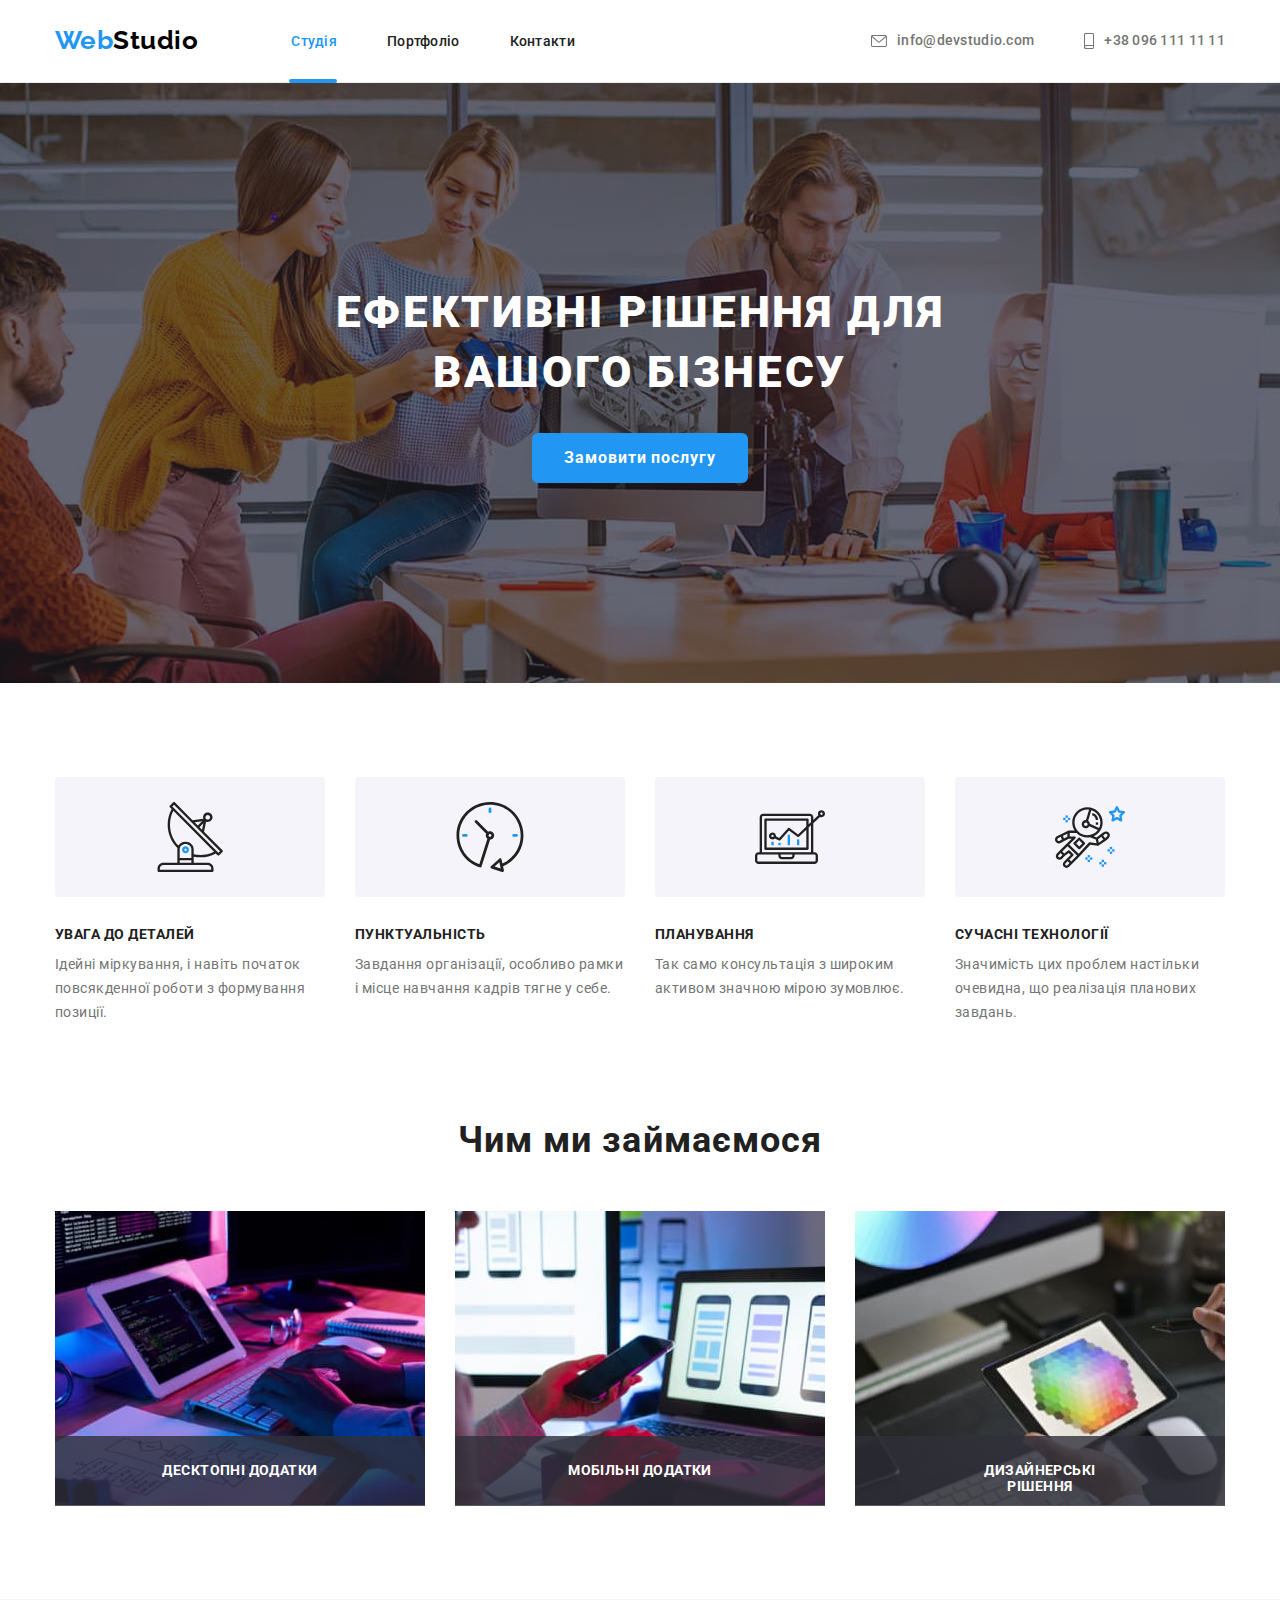
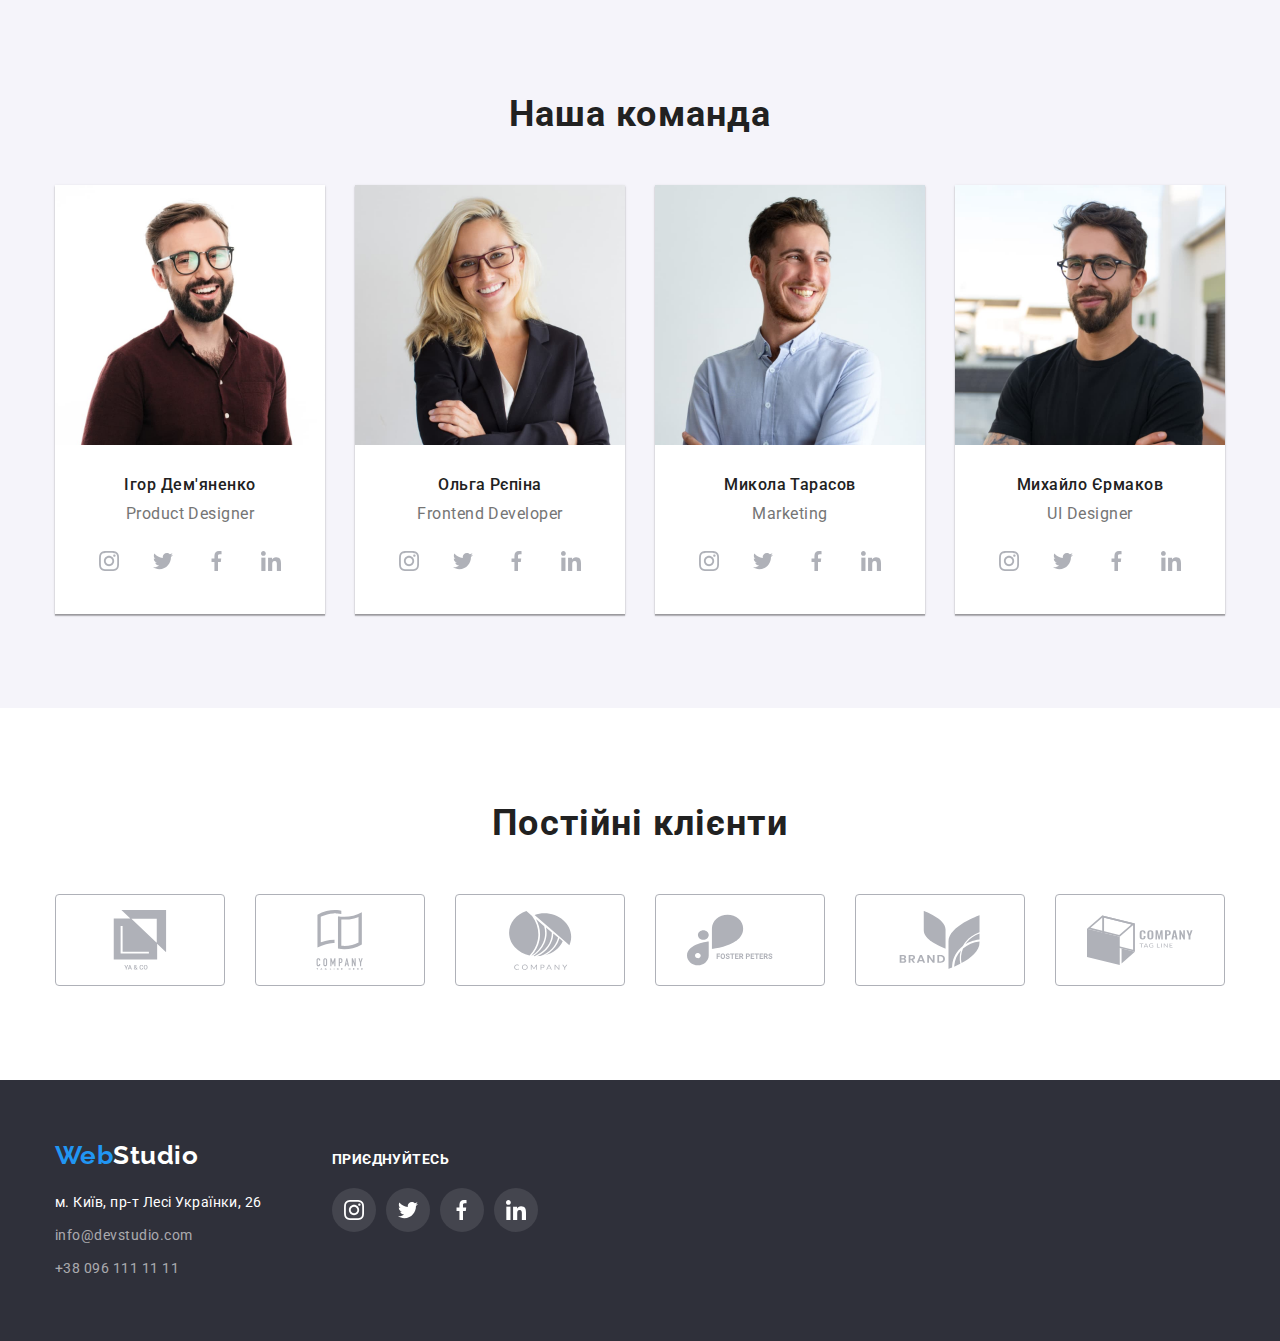
==== commit 02cf0328: "anime-hw-4" ====
--- a/index.html
+++ b/index.html
@@ -104,6 +104,7 @@
 
                     <ul class="benefits-list-theme list">
                         <li class="benefits-list-item">
+                          <div class="benefits-element"> 
                             <svg
                                 class="benefits-list-icon"
                                 width="70"
@@ -113,7 +114,7 @@
                                     href="./images/sprite.svg#icon-Group-2"
                                 ></use>
                             </svg>
-
+</div> 
                             <h3 class="benefits-item-title">
                                 УВАГА ДО ДЕТАЛЕЙ
                             </h3>
@@ -121,8 +122,9 @@
                                 Ідейні міркування, і навіть початок повсякденної
                                 роботи з формування позиції.
                             </p>
-                        </li>
-                        <li class="benefits-list-item">
+                           
+                        </li>
+                        <li class="benefits-list-item"><div class="benefits-element">
                             <svg
                                 class="benefits-list-icon"
                                 width="70"
@@ -131,7 +133,7 @@
                                 <use
                                     href="./images/sprite.svg#icon-clock-1"
                                 ></use>
-                            </svg>
+                            </svg></div>
 
                             <h3 class="benefits-item-title">ПУНКТУАЛЬНІСТЬ</h3>
                             <p class="benefits-item-description">
@@ -139,7 +141,7 @@
                                 навчання кадрів тягне у себе.
                             </p>
                         </li>
-                        <li class="benefits-list-item">
+                        <li class="benefits-list-item"><div class="benefits-element">
                             <svg
                                 class="benefits-list-icon"
                                 width="70"
@@ -148,7 +150,7 @@
                                 <use
                                     href="./images/sprite.svg#icon-diagram-1"
                                 ></use>
-                            </svg>
+                            </svg></div>
 
                             <h3 class="benefits-item-title">ПЛАНУВАННЯ</h3>
                             <p class="benefits-item-description">
@@ -156,7 +158,7 @@
                                 мірою зумовлює.
                             </p>
                         </li>
-                        <li class="benefits-list-item">
+                        <li class="benefits-list-item"><div class="benefits-element">
                             <svg
                                 class="benefits-list-icon"
                                 width="70"
@@ -165,7 +167,7 @@
                                 <use
                                     href="./images/sprite.svg#icon-astronaut-1"
                                 ></use>
-                            </svg>
+                            </svg></div>
 
                             <h3 class="benefits-item-title">
                                 СУЧАСНІ ТЕХНОЛОГІЇ
@@ -776,5 +778,47 @@
             </div>
         </div>
         <script src="./js/modal.js"></script>
+
+        <!-- <form class="contact-form">
+            <input
+                type="text"
+                class="contact-form-input"
+                placeholder="Your name*"
+                required
+                name="user-name"
+                pattern="[a-zA-Z-а-яА-ЯіІїЇ]+"
+            />
+            <input
+                type="text"
+                class="contact-form-input"
+                placeholder="Your name*"
+                required
+                name="user-name"
+                pattern="[a-zA-Z-а-яА-ЯіІїЇ]+"
+            />
+            <input
+                type="text"
+                class="contact-form-input"
+                placeholder="Your name*"
+                required
+                name="user-name"
+                pattern="[a-zA-Z-а-яА-ЯіІїЇ]+"
+            />
+
+            <div class="contact-form-btn-wrapper">
+                <button
+                    type="submit"
+                    class="contact-form-btn contact-form-btn-submit"
+                >
+                    submit
+                </button>
+                <button
+                    type="reset"
+                    class="contact-form-btn contact-form-btn-reset"
+                >
+                    reset
+                </button>
+            </div> -->
+        </form>
     </body>
 </html>
--- a/css/styles.css
+++ b/css/styles.css
@@ -373,8 +373,8 @@
     font-size: 16px;
     line-height: 1.62;
 
-    transition: background-color var(--transition-dur-and-func),
-        color var(--transition-dur-and-func);
+    transition: background-color var(--transition-dur-and-func);
+    /* color var(--transition-dur-and-func); */
 }
 
 .button-secondary:hover,
@@ -382,6 +382,7 @@
     color: var(--header-color);
     box-shadow: 0px 3px 1px rgba(0, 0, 0, 0.1), 0px 1px 2px rgba(0, 0, 0, 0.08),
         0px 2px 2px rgba(0, 0, 0, 0.12);
+
     background-color: var(--accent-color);
 }
 
@@ -406,15 +407,17 @@
 }
 
 .benefits-list-icon {
-    display: flex;
-    justify-content: center;
-    align-items: center;
-    width: 270px;
+    fill: var(--title-text-color);
+}
+
+.benefits-element {
+    display: flex;
+    justify-content: center;
+    align-items: center;
     height: 120px;
     margin-bottom: 30px;
     border-radius: 4px;
     background-color: #f5f4fa;
-    fill: var(--title-text-color);
 }
 
 .benefits-list-theme {
@@ -574,6 +577,7 @@
 
 .social-list-icon {
     fill: #afb1b8;
+    transition: fill var(--transition-dur-and-func);
 }
 
 .social-list-link:hover .social-list-icon,
@@ -696,7 +700,7 @@
 
 .our-clients-section-icon {
     fill: #afb1b8;
-    transition: fill var(--transition-dur-and-func);
+    /* transition: fill var(--transition-dur-and-func); */
 }
 
 .our-clients-section-list-link:hover,
@@ -836,9 +840,10 @@
     position: absolute;
     width: 528px;
     height: 581px;
-    left: 456px;
-    top: 199px;
-    z-index: 2;
+    margin: auto;
+    /* z-index: 2; */
+    top: 50%;
+    left: 50%;
 
     background-color: var(--header-color);
     box-shadow: 0px 1px 3px rgba(0, 0, 0, 0.12), 0px 1px 1px rgba(0, 0, 0, 0.14),
@@ -849,7 +854,7 @@
     animation-duration: 3000ms;
     animation-timing-function: ease-in-out;
     animation-delay: 1000ms; */
-    transform: scale(1.25);
+    transform: translate(-50%, -50%);
 }
 
 /* @keyframes changeBgColor {
@@ -900,3 +905,7 @@
 }
 
 /* =========== /modal ============ */
+
+/* ============ contacts form =========== */
+
+/* ============ /contacts form =========== */
